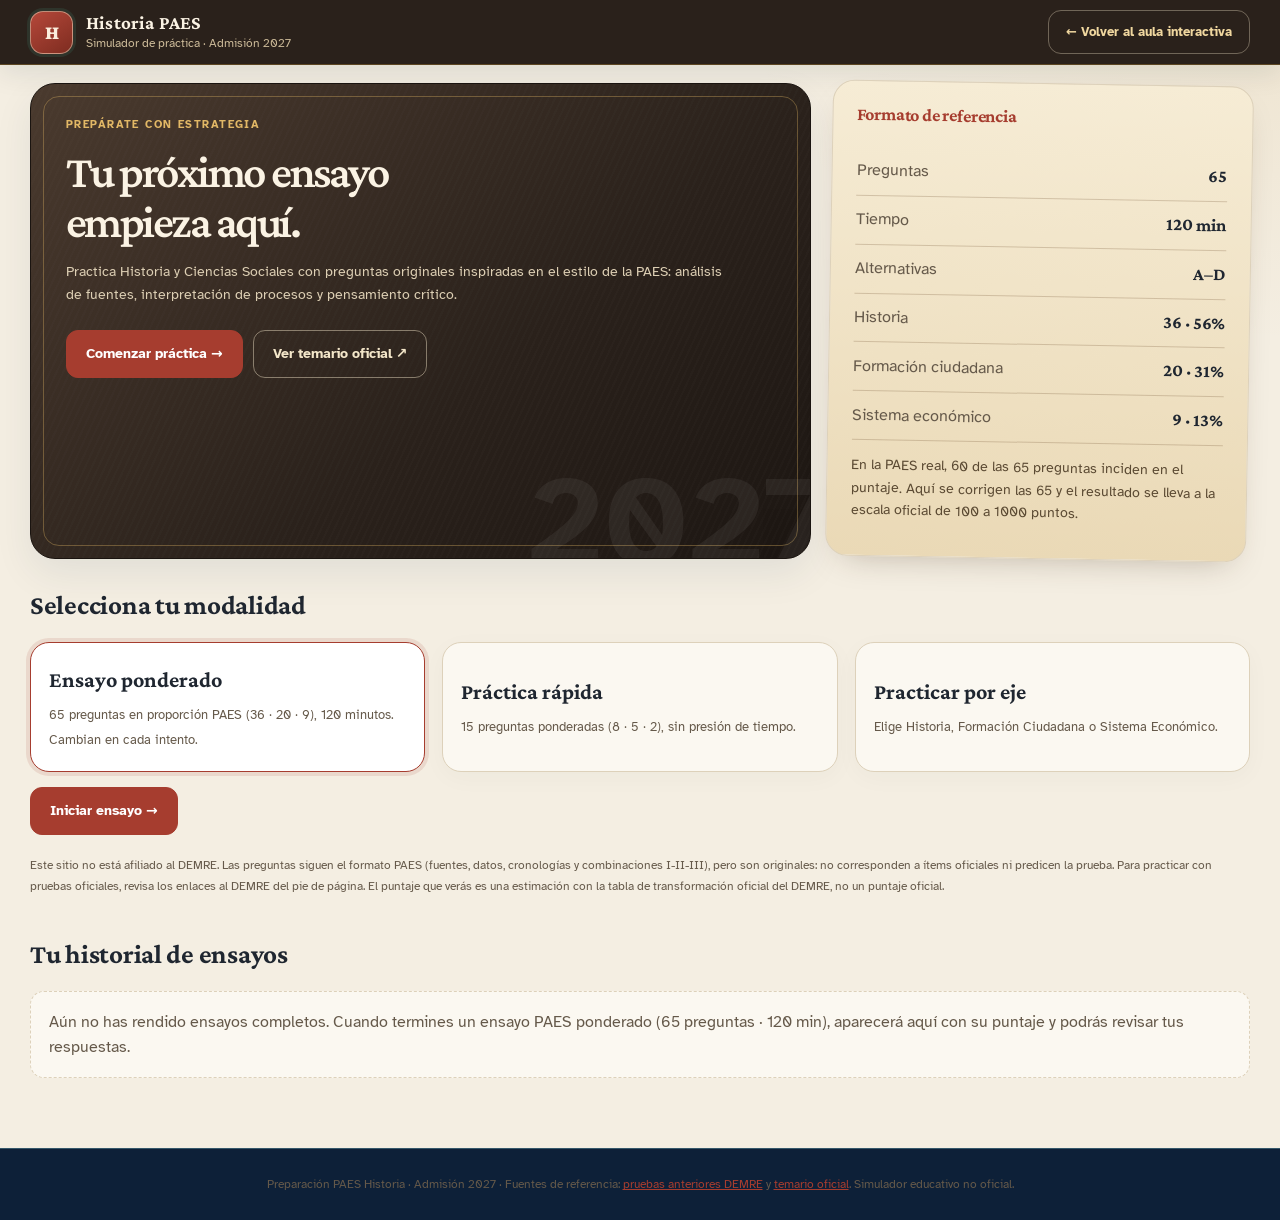
==== clasico/index.html @ d6926e80 "Add files via upload" ====
<!doctype html>
<html lang="es-CL">
<head>
<meta charset="UTF-8"><meta name="viewport" content="width=device-width, initial-scale=1"><meta name="theme-color" content="#2a211b">
<title>PAES Historia 2027 | Simulador de práctica</title>
<link rel="stylesheet" href="styles.css">
<link rel="stylesheet" href="design-classic.css">
<link rel="stylesheet" href="notebook-classic.css">
<link rel="preconnect" href="https://fonts.googleapis.com"><link rel="preconnect" href="https://fonts.gstatic.com" crossorigin><link rel="stylesheet" href="https://fonts.googleapis.com/css2?family=Atkinson+Hyperlegible:wght@400;700&family=Crimson+Pro:ital,wght@0,500;0,600;0,700;1,500&display=swap">
<link rel="stylesheet" href="atlas-classic.css">
<link rel="stylesheet" href="../paes-score.css">
<link rel="stylesheet" href="../ui-dialog.css">
</head>
<body>
<a href="#main" class="skiplink">Ir al contenido principal</a>
<header><div class="head"><div class="brand"><div class="mark">H</div><div><strong>Historia PAES</strong><small>Simulador de práctica · Admisión 2027</small></div></div><a class="back-aula" href="../index.html">← Volver al aula interactiva</a></div></header>
<main id="main">
<section id="home">
<div class="hero"><div class="hero-left"><div class="eyebrow">Prepárate con estrategia</div><h1>Tu próximo ensayo<br>empieza aquí.</h1><p>Practica Historia y Ciencias Sociales con preguntas originales inspiradas en el estilo de la PAES: análisis de fuentes, interpretación de procesos y pensamiento crítico.</p><div class="actions"><button class="btn primary" id="goStart">Comenzar práctica →</button><a class="btn secondary" style="text-decoration:none" href="https://acceso.mineduc.cl/wp-content/uploads/2026/03/Temario-PAESRegular-2026-Historia-v2.pdf" target="_blank" rel="noopener">Ver temario oficial ↗</a></div></div><div class="side-panel"><h3>Formato de referencia</h3><div class="metric"><span>Preguntas</span><b>65</b></div><div class="metric"><span>Tiempo</span><b>120 min</b></div><div class="metric"><span>Alternativas</span><b>A–D</b></div><div class="metric"><span>Historia</span><b>36 · 56%</b></div><div class="metric"><span>Formación ciudadana</span><b>20 · 31%</b></div><div class="metric"><span>Sistema económico</span><b>9 · 13%</b></div><p class="muted">En la PAES real, 60 de las 65 preguntas inciden en el puntaje. Aquí se corrigen las 65 y el resultado se lleva a la escala oficial de 100 a 1000 puntos.</p></div></div>
<h2 class="subtitle" id="modes">Selecciona tu modalidad</h2><div class="mode-grid"><button class="mode active" data-mode="full"><strong>Ensayo ponderado</strong><span>65 preguntas en proporción PAES (36 · 20 · 9), 120 minutos. Cambian en cada intento.</span></button><button class="mode" data-mode="quick"><strong>Práctica rápida</strong><span>15 preguntas ponderadas (8 · 5 · 2), sin presión de tiempo.</span></button><button class="mode" data-mode="topic"><strong>Practicar por eje</strong><span>Elige Historia, Formación Ciudadana o Sistema Económico.</span></button></div>
<div class="setup"><div class="field" id="axisField" style="display:none"><label for="axisSelect">Eje temático</label><select id="axisSelect"><option value="H">Historia: Mundo, América y Chile</option><option value="C">Formación ciudadana</option><option value="E">Sistema económico</option></select></div><button class="btn primary" id="start">Iniciar ensayo →</button><button class="btn secondary hidden" id="resume">Continuar sesión guardada</button></div>
<p class="notice">Este sitio no está afiliado al DEMRE. Las preguntas siguen el formato PAES (fuentes, datos, cronologías y combinaciones I-II-III), pero son originales: no corresponden a ítems oficiales ni predicen la prueba. Para practicar con pruebas oficiales, revisa los enlaces al DEMRE del pie de página. El puntaje que verás es una estimación con la tabla de transformación oficial del DEMRE, no un puntaje oficial.</p>
<div class="history-head"><h2 class="subtitle" id="historyTitle">Tu historial de ensayos</h2><button class="btn secondary hidden" id="clearHistory" type="button">Borrar historial</button></div><div class="history" id="historyHome" aria-labelledby="historyTitle"></div></section>
<section id="test" class="hidden" aria-label="Ensayo en curso"><div class="topbar"><div><strong id="testTitle">Ensayo completo</strong><div class="muted" id="testProgressText"></div></div><div class="time" id="timer" role="timer" aria-label="Tiempo restante">02:00:00</div></div><div class="progress" aria-label="Avance"><div id="bar"></div></div><div class="test-grid"><article class="card question"><div class="q-scroll" id="qScroll"><div class="q-fit" id="qFit"><div class="question-meta"><span class="pill teal" id="qNum"></span><span class="pill" id="qAxis"></span><span class="pill" id="qSkill"></span></div><div id="qSource"></div><h2 id="qText"></h2><div class="options" id="options"></div></div></div><div class="qfooter"><button class="btn secondary" id="prev">← Anterior</button><button class="btn secondary" id="flag">☆ Marcar para revisar</button><button class="btn primary" id="next">Siguiente →</button></div></article><aside class="card sidebar"><h3>Hoja de respuestas</h3><div class="muted" id="answeredCount"></div><div class="grid-numbers" id="numberGrid" aria-label="Ir a una pregunta"></div><div class="small-legend"><span><i class="dot good"></i>Respondida</span><span><i class="dot flag"></i>Marcada</span><span><i class="dot"></i>Pendiente</span></div><button class="btn danger" id="finish">Finalizar y corregir</button><p class="muted">Tus respuestas se guardan automáticamente en este navegador.</p></aside></div></section>
<section id="results" class="hidden"><div class="card results-head"><div class="eyebrow" style="color:#078f80" id="resultsEyebrow">Ensayo terminado</div><h1 id="resultsTitle">Tu resultado</h1><div class="score-label" id="scoreLabel">PUNTAJE PAES ESTIMADO</div><div class="score" id="scorePct"></div><div class="score-scale" id="scoreScale">puntos · escala 100 a 1000</div><p class="muted" id="scoreText"></p><p class="score-note" id="scoreNote"></p><div class="actions" style="justify-content:center"><button class="btn secondary hidden" id="backHistory" type="button">← Volver al historial</button><button class="btn primary" id="retry" type="button">Nuevo ensayo</button><button class="btn secondary" id="export" type="button">Descargar resultados (.csv)</button></div></div><div class="result-grid result-grid-4" id="resultMetrics"></div>
<h2 class="subtitle" id="rankTitle">Qué reforzar para mejorar</h2><div class="card topic-rank" id="topicRank" aria-labelledby="rankTitle"></div>
<h2 class="subtitle">Rendimiento por eje</h2><div class="axis-list" id="axisStats"></div>
<div class="review-head-row"><h2 class="subtitle" id="reviewTitle">Tus respuestas, corregidas</h2><div class="review-filters" role="group" aria-labelledby="reviewTitle"><button type="button" class="btn secondary selected" id="reviewAll" aria-pressed="true">Todas</button><button type="button" class="btn secondary" id="reviewWrong" aria-pressed="false">Solo mis errores</button></div></div><div id="reviewList"></div>
<div id="historyBlock"><h2 class="subtitle">Tu historial de ensayos</h2><div class="history" id="historyResults"></div></div></section>
</main><footer class="footer">Preparación PAES Historia · Admisión 2027 · Fuentes de referencia: <a href="https://portaldemre.demre.cl/publicaciones/2025/pruebas-oficiales-paes-regular-p2025" target="_blank" rel="noopener">pruebas anteriores DEMRE</a> y <a href="https://acceso.mineduc.cl/wp-content/uploads/2026/03/Temario-PAESRegular-2026-Historia-v2.pdf" target="_blank" rel="noopener">temario oficial</a>. Simulador educativo no oficial.</footer>
<script src="banco-paes.js" defer></script>
<script src="../paes-score.js" defer></script>
<script src="../ui-dialog.js" defer></script>
<script src="app.js" defer></script>
</body></html>
---- clasico/styles.css ----
:root{--navy:#101d3b;--navy2:#172a52;--teal:#10b6a1;--teal2:#e8faf5;--bg:#f5f7fb;--text:#14213d;--muted:#65718a;--line:#e0e6f0;--white:#fff;--red:#d24c54;--yellow:#d28a19;--radius:18px}*{box-sizing:border-box}body{margin:0;font-family:Inter,system-ui,-apple-system,BlinkMacSystemFont,"Segoe UI",sans-serif;color:var(--text);background:var(--bg);line-height:1.55}button,input,select{font:inherit}button{cursor:pointer}button:focus-visible,a:focus-visible{outline:3px solid var(--teal);outline-offset:3px}a{color:#007f76}header{background:var(--navy);color:#fff;padding:0 5vw;border-bottom:4px solid var(--teal)}.head{max-width:1280px;margin:auto;min-height:76px;display:flex;align-items:center;justify-content:space-between;gap:16px}.brand{display:flex;align-items:center;gap:13px}.mark{width:43px;height:43px;background:var(--teal);border-radius:13px;display:grid;place-items:center;font-weight:900;font-size:20px;color:var(--navy)}.brand strong{display:block;font-size:17px;line-height:1.15}.brand small{display:block;font-size:12px;color:#b7c4df}.tag{border:1px solid #52617b;padding:7px 13px;border-radius:99px;color:#c6d6ee;font-size:12px;font-weight:700}main{max-width:1240px;padding:38px 20px 70px;margin:auto}.hero{display:grid;grid-template-columns:1.35fr .65fr;gap:24px;align-items:stretch}.hero-left{border-radius:24px;background:linear-gradient(125deg,#112348,#1b3d5a);color:white;padding:40px;overflow:hidden;position:relative}.hero-left:after{content:"2027";font-size:130px;font-weight:900;position:absolute;right:-25px;bottom:-65px;opacity:.055;pointer-events:none}.eyebrow{font-size:12px;text-transform:uppercase;letter-spacing:.18em;color:#61e5d3;font-weight:800}.hero h1{font-size:clamp(30px,4vw,48px);line-height:1.12;letter-spacing:-.04em;margin:16px 0}.hero p{color:#c9d7e9;max-width:650px}.side-panel,.card{background:white;border:1px solid var(--line);border-radius:var(--radius);box-shadow:0 6px 24px #0f26400a}.side-panel{padding:28px}.side-panel h3{margin:0 0 18px}.metric{display:flex;align-items:center;justify-content:space-between;padding:14px 0;border-bottom:1px solid var(--line)}.metric b{font-size:22px}.metric span{color:var(--muted)}.actions{display:flex;flex-wrap:wrap;gap:10px;margin-top:24px}.btn{background:var(--navy);color:#fff;border:1px solid var(--navy);border-radius:11px;padding:12px 19px;font-weight:750;transition:.18s}.btn:hover{filter:brightness(1.13)}.btn.primary{background:var(--teal);border-color:var(--teal);color:#082a2b}.btn.secondary{background:#fff;border-color:var(--line);color:var(--text)}.btn.danger{background:#fff;border-color:#f4cdcf;color:#b03a43}.btn:disabled{opacity:.4;cursor:not-allowed}.subtitle{margin:35px 0 15px;font-size:21px;letter-spacing:-.025em}.mode-grid{display:grid;grid-template-columns:repeat(3,1fr);gap:14px}.mode{padding:22px;text-align:left;border:2px solid var(--line);border-radius:15px;background:white;color:var(--text)}.mode.active{border-color:var(--teal);background:var(--teal2)}.mode strong{display:block;margin-bottom:5px}.mode span{font-size:13px;color:var(--muted)}.setup{margin-top:15px;display:flex;align-items:end;gap:14px;flex-wrap:wrap}.field{display:grid;gap:6px;min-width:210px}.field label{font-size:13px;font-weight:750}.field select{border:1px solid var(--line);border-radius:10px;padding:11px 14px;background:#fff}.notice{font-size:12px;color:var(--muted);margin-top:20px}.hidden{display:none!important}.test-grid{display:grid;grid-template-columns:minmax(0,1fr) 280px;gap:20px;align-items:start}.topbar{display:flex;gap:14px;align-items:center;justify-content:space-between;margin-bottom:20px}.time{background:var(--navy);color:white;border-radius:13px;padding:11px 17px;font-variant-numeric:tabular-nums;font-size:21px;font-weight:850}.time.low{background:#a73a44}.progress{height:8px;border-radius:99px;background:#e1e7ee;overflow:hidden;margin-bottom:23px}.progress div{height:100%;width:0;background:var(--teal);transition:width .2s}.question{padding:30px}.question-meta{display:flex;gap:8px;flex-wrap:wrap;margin-bottom:17px}.pill{padding:5px 10px;background:#edf1f7;color:#536481;border-radius:99px;font-size:11px;font-weight:800}.pill.teal{color:#007c70;background:#dff9f2}.question h2{font-size:21px;line-height:1.45;margin:0 0 20px}.source{padding:17px 20px;background:#f1f5fa;border-left:4px solid #86a0c8;border-radius:0 10px 10px 0;color:#354967;white-space:pre-line;margin-bottom:23px;font-size:14px}.source-label{display:block;font-size:11px;letter-spacing:.09em;text-transform:uppercase;font-weight:800;color:#667fa2;margin-bottom:7px}.options{display:grid;gap:11px}.option{display:flex;gap:15px;align-items:flex-start;padding:15px;border:2px solid var(--line);border-radius:12px;text-align:left;background:#fff;color:var(--text);width:100%;line-height:1.45}.option:hover{border-color:#80c8bf;background:#f7fffd}.option.selected{border-color:#03a997;background:var(--teal2)}.option .letter{width:31px;min-width:31px;height:31px;border-radius:8px;display:grid;place-items:center;background:#eef2f8;font-weight:800}.option.selected .letter{background:#0aa795;color:white}.qfooter{display:flex;justify-content:space-between;flex-wrap:wrap;gap:12px;margin-top:24px;padding-top:19px;border-top:1px solid var(--line)}.sidebar{padding:22px;position:sticky;top:20px}.sidebar h3{margin:0 0 5px}.muted{color:var(--muted);font-size:13px}.grid-numbers{display:grid;grid-template-columns:repeat(5,1fr);gap:7px;margin:20px 0}.num{height:39px;border:1px solid var(--line);border-radius:8px;background:#f2f5f9;color:#57647c;font-size:12px;font-weight:800;position:relative}.num.answered{background:#d9f7ef;color:#006a5d;border-color:#94ded0}.num.flagged:after{content:"";position:absolute;top:3px;right:3px;background:#f2ab41;width:6px;height:6px;border-radius:50%}.num.current{outline:2px solid #102a59;outline-offset:1px}.sidebar .btn{width:100%}.small-legend{display:flex;gap:12px;flex-wrap:wrap;color:var(--muted);font-size:11px;margin-bottom:18px}.dot{width:9px;height:9px;display:inline-block;border-radius:3px;background:#d4dded;margin-right:4px}.dot.good{background:#45c5aa}.dot.flag{background:#f2ab41}.results-head{text-align:center;padding:35px 20px}.score{font-size:69px;font-weight:900;letter-spacing:-.07em;line-height:1;color:var(--navy)}.result-grid{display:grid;grid-template-columns:repeat(3,1fr);gap:15px;margin:18px 0}.result-card{padding:22px;text-align:center}.result-card strong{display:block;font-size:28px}.result-card span{font-size:13px;color:var(--muted)}.axis-list{display:grid;gap:10px;margin-bottom:25px}.axis-item{padding:16px 18px}.axis-item .axis-top{display:flex;justify-content:space-between;gap:8px;margin-bottom:8px;font-weight:700}.axis-item .progress{margin:0}.review{padding:22px;margin-bottom:11px}.review b{display:block;margin-bottom:9px}.review .feedback{font-size:13px;color:#41516b;margin-top:10px}.correct{color:#087e64!important}.incorrect{color:#bc394b!important}.footer{border-top:1px solid var(--line);padding:25px 20px;text-align:center;color:#6b768d;font-size:12px}.toast{position:fixed;bottom:20px;right:20px;background:#10264a;color:#fff;padding:12px 18px;border-radius:12px;box-shadow:0 10px 30px #0003;z-index:20}.skiplink{position:absolute;left:-999px;top:0;background:white;color:black;padding:12px}.skiplink:focus{left:10px;z-index:99}@media(max-width:850px){.hero{grid-template-columns:1fr}.mode-grid{grid-template-columns:1fr}.test-grid{grid-template-columns:1fr}.sidebar{position:static;order:-1}.grid-numbers{grid-template-columns:repeat(10,1fr)}.question{padding:20px}.result-grid{grid-template-columns:1fr 1fr}.hero-left{padding:28px}.topbar{align-items:flex-start}.tag{display:none}}@media(max-width:480px){main{padding:22px 12px 50px}.grid-numbers{grid-template-columns:repeat(7,1fr)}.head{min-height:68px}.brand strong{font-size:15px}.side-panel{padding:20px}.question h2{font-size:19px}.result-grid{grid-template-columns:1fr}.score{font-size:55px}.btn{padding:11px 13px}}
---- clasico/design-classic.css ----
/* Same design language as HistoriaLab UX Pro - classic complete test */
:root {--navy:#10243d;--navy2:#143649;--teal:#21d5ad;--teal2:#e5faee;--bg:#f5f7f5;--text:#102641;--muted:#587082;--line:#dbe7e3;--red:#b74350;--radius:20px;}
body {background:radial-gradient(ellipse 54% 23% at 95% 1%,#c1eee433,transparent),var(--bg);font-family:'Aptos','Segoe UI Variable','Segoe UI',system-ui,sans-serif;font-size:16px;}
header {padding:0 30px;border-bottom:1px solid #88c9b836;background:linear-gradient(100deg,#0c1c33,#102f3e);box-shadow:0 8px 28px #0b273719;}
.head {max-width:1300px;min-height:76px;}
.mark {background:linear-gradient(140deg,#123e50,#0c1b33);color:white;border:1px solid #6ae8c9;box-shadow:0 0 0 3px #5af4c817;}
.brand strong {font-size:17px;letter-spacing:.01em;}
.brand small {color:#c5d9dc;}
.back-aula {font-weight:800;font-size:13px;padding:11px 17px;border:1px solid #57857c7e;border-radius:13px;color:#eafff6;text-decoration:none;transition:background .2s;}
.back-aula:hover {background:#ffffff21;color:white;}
main {max-width:1300px;padding:32px 30px 70px;}
.hero {gap:18px;grid-template-columns:1.3fr .7fr;}
.hero-left {padding:48px;border-radius:25px;background:radial-gradient(ellipse at 97% 4%,#28766966,transparent 45%),linear-gradient(130deg,#0d263b,#164252);border:1px solid #30706436;box-shadow:0 15px 38px #12354a14;}
.hero h1 {font-size:clamp(35px,3.9vw,54px);line-height:1.09;letter-spacing:-.055em;}
.hero p {font-size:15px;max-width:670px;color:#daecee;line-height:1.75;}
.eyebrow {font-size:11px;color:#92f6d7;letter-spacing:.13em;}
.side-panel,.card {border-color:#dce9e4;box-shadow:0 10px 30px #133a450b;border-radius:22px;}
.side-panel {padding:32px;}
.side-panel h3 {font-size:18px;}
.metric {padding:16px 0;}
.metric b {color:#113647;}
.btn {min-height:48px;font-size:14px;border-radius:13px;transition:transform .18s,background .18s,border-color .18s;}
.btn:hover:not(:disabled) {transform:translateY(-2px);filter:none;}
.btn.primary {background:#31dbb1;border-color:#31dbb1;color:#093138;}
.btn.primary:hover {background:#64edcb;border-color:#64edcb;}
.btn.secondary {border-color:#ccdcda;}
.btn.secondary:hover {border-color:#87bdae;background:#f4fcf7;}
.btn:focus-visible,.mode:focus-visible,.option:focus-visible,.num:focus-visible,a:focus-visible {outline:3px solid #0c977e;outline-offset:3px;}
.subtitle {font-size:27px;letter-spacing:-.05em;margin-top:43px;}
.mode-grid {gap:17px;}
.mode {padding:25px;border:1.5px solid #dce9e4;border-radius:19px;box-shadow:0 6px 25px #123a4a08;transition:transform .2s,border-color .2s,box-shadow .2s;min-height:160px;}
.mode:hover {transform:translateY(-4px);border-color:#5ecbb0;box-shadow:0 18px 32px #123b4a15;}
.mode.active {border-color:#189f8a;background:linear-gradient(145deg,#e6f9ef,#f1fcf7);box-shadow:0 0 0 2px #20b99d19;}
.mode strong {font-size:18px;color:#112d40;}
.mode span {font-size:14px;line-height:1.65;}
.setup {margin-top:23px;}
.field label {font-size:14px;}
.field select {border-radius:13px;min-height:46px;}
.notice,.footer {font-size:12px;line-height:1.7;}
.topbar {margin-top:5px;}
.topbar strong {font-size:22px;}
.time {border-radius:15px;padding:13px 17px;}
.progress {background:#deece6;}
.progress div {background:linear-gradient(90deg,#0bab91,#5fe8c0);}
.question {padding:35px;}
.question h2 {font-size:clamp(20px,2vw,26px);line-height:1.46;}
.source {border-left-color:#1caf95;border-radius:0 13px 13px 0;background:#edf7f3;color:#2d4e5e;font-size:15px;}
.option {padding:17px;border:1.5px solid #dbe7e4;border-radius:15px;background:#fdfefd;min-height:66px;font-size:15px;transition:all .17s;}
.option:hover {border-color:#7acdb8;transform:translateX(2px);}
.option.selected {border-color:#0fa388;background:#e5f9ed;box-shadow:inset 4px 0 0 #17b394;}
.option .letter {border-radius:11px;height:37px;width:37px;min-width:37px;background:#edf5f1;}
.option.selected .letter {background:#0c9980;}
.sidebar {padding:26px;top:96px;}
.grid-numbers {gap:8px;}
.num {min-height:44px;height:44px;border-radius:11px;}
.pill {padding:7px 11px;font-size:12px;}
.results-head {padding:45px 28px;}
.score {color:#0c957e;}
.result-card,.axis-item,.review {border-radius:20px;}
.review {padding:27px;}
.review b {font-size:15px;}
.review .feedback {font-size:14px;}
.footer {background:#0d2038;color:#cbdcde;border-top:1px solid #34576a;}
.footer a {color:#a0f5d8;}
@media(max-width:860px){.hero {grid-template-columns:1fr;}.test-grid {grid-template-columns:1fr;}.sidebar {position:static;order:0;}.mode-grid {grid-template-columns:1fr;}.mode {min-height:0;}}
@media(max-width:520px){header{padding:0 15px;}.head{min-height:66px;}.brand small{font-size:10px;}.back-aula{font-size:10px;padding:10px;border-radius:10px;max-width:155px;text-align:center;}main{padding:17px 15px 52px;}.hero-left{padding:28px 23px;}.hero h1{font-size:36px;}.side-panel{padding:23px;}.question{padding:21px 16px;}.question h2{font-size:20px;}.option{padding:14px 12px;font-size:13px;}.option .letter{height:32px;width:32px;min-width:32px;}.sidebar{padding:20px;}.grid-numbers{grid-template-columns:repeat(5,1fr);}.qfooter .btn{flex:1;}.result-grid{grid-template-columns:1fr 1fr;}.review{padding:20px;}.mode{padding:20px;}}
@media(prefers-reduced-motion:reduce){*,*:before,*:after{animation:none!important;transition:none!important;scroll-behavior:auto!important;}}
---- clasico/notebook-classic.css ----
/* Responsive notebook adaptation for the original 65-question simulator. */
@media(min-width:900px) and (max-height:920px) {
  header .head {min-height:64px;}
  main {padding-top:18px;}
  .hero-left {padding:32px 35px;}
  .hero h1 {font-size:clamp(34px,3.6vw,46px);margin:14px 0;}
  .hero p {font-size:14px;line-height:1.6;}
  .side-panel {padding:20px 24px;}
  .metric {padding:10px 0;}
  .subtitle {margin-top:26px;}
  .mode {padding:18px;min-height:130px;}
  .mode span {font-size:13px;line-height:1.48;}
  .setup {margin-top:15px;}
  #test {height:calc(100vh - 105px);height:calc(100dvh - 105px);min-height:0;display:grid;grid-template-rows:auto auto minmax(0,1fr);gap:9px;}
  #test.hidden {display:none;}
  #test .topbar {margin:0;}
  #test .topbar strong {font-size:19px;}
  #test .time {font-size:19px;padding:9px 14px;}
  #test .progress {margin:0;}
  #test .test-grid {min-height:0;height:100%;margin:0;gap:16px;}
  /* La pregunta usa el alto disponible; los botones quedan fijos abajo y solo el contenido podría desplazarse. */
  #test .question {height:100%;min-height:0;padding:18px 24px 14px;overflow:hidden;display:flex;flex-direction:column;}
  #test .q-scroll {flex:1 1 auto;min-height:0;overflow-y:auto;overscroll-behavior:contain;scrollbar-color:#cbbd9f transparent;scrollbar-width:thin;}
  #test .question h2 {font-size:clamp(18px,1.75vw,22px);line-height:1.3;margin:10px 0 12px;}
  #test .question-meta {margin-bottom:10px;}
  #test .source {font-size:15.5px;line-height:1.5;padding:11px 16px;margin-bottom:6px;}
  #test .options {gap:8px;}
  #test .option {min-height:0;padding:10px 14px;font-size:14.5px;align-items:center;}
  #test .option .letter {width:32px;min-width:32px;height:32px;}
  #test .options.options-2col {grid-template-columns:1fr 1fr;}
  #test .qfooter {margin-top:10px;padding-top:12px;flex-shrink:0;}
  #test .qfooter .btn {min-height:44px;padding:9px 18px;}
  #test .sidebar {height:100%;min-height:0;max-height:100%;position:static;overflow-y:auto;padding:20px;}
  #test .grid-numbers {gap:5px;grid-template-columns:repeat(7,1fr);margin:12px 0;}
  #test .num {height:30px;min-height:30px;border-radius:8px;}
  #test .sidebar h3 {margin:0 0 2px;}
}
@media(max-width:899px) {
  #test {height:auto;display:block;}
}
/* Pantallas bajas (p. ej. 1080p con escala 150%): durante la prueba se oculta el encabezado para ganar alto. */
@media(min-width:900px) and (min-height:540px) and (max-height:760px) {
  body[data-view="test"] header {display:none;}
  body[data-view="test"] main {padding-top:12px;}
  #test {height:calc(100vh - 24px);height:calc(100dvh - 24px);gap:7px;}
  #test .topbar strong {font-size:18px;}
  #test .time {font-size:18px;padding:7px 13px;}
  #test .question {padding:14px 20px 12px;}
  #test .sidebar {padding:16px;}
  #test .sidebar > p.muted {display:none;}
}
---- clasico/atlas-classic.css ----
/* HistoriaLab · Atlas 2027 — tema del ensayo ponderado */
:root{--paper:#f4eee2;--paper-2:#fbf8f1;--ink:#1f2630;--ink-soft:#3f392f;--muted:#65594a;--line:#ddd1ba;--lacre:#a63d2f;--lacre-dark:#84301f;--tinta:#2b5c8a;--oliva:#4f6b2c;--oro:#b98a2f;--leather:#2a211b;--leather-3:#4a3a2e;
--serif:'Crimson Pro',Georgia,serif;--sans:'Atkinson Hyperlegible',system-ui,-apple-system,'Segoe UI',sans-serif;--ease:cubic-bezier(.2,.8,.2,1)}
body{background:radial-gradient(ellipse 60% 40% at 100% 0%,rgba(185,138,47,.10),transparent 70%),var(--paper);color:var(--ink);font-family:var(--sans)}
h1,h2,h3,.subtitle,.topbar strong{font-family:var(--serif);letter-spacing:-.01em}
header{background:var(--leather);border-bottom:1px solid rgba(185,138,47,.35)}
.mark{background:linear-gradient(145deg,#b5483a,#7e2c20);color:#fbeedd;font-family:var(--serif);border:1.5px solid rgba(243,230,201,.5)}
.brand strong{color:#fbf3e4;font-family:var(--serif);font-size:19px}.brand small{color:#cdbb99}
.back-aula{color:#f0d79f;border-color:rgba(243,230,201,.35)}.back-aula:hover{background:rgba(243,230,201,.1)}
.hero{background:linear-gradient(140deg,var(--leather-3),var(--leather));border:1px solid #1a1410;border-radius:22px;position:relative;color:#fbf3e4}
.hero:before{content:"";position:absolute;inset:12px;border:1.5px solid rgba(226,184,102,.35);border-radius:14px;pointer-events:none}
.hero h1{color:#fbf3e4;font-family:var(--serif);font-weight:600}.hero p{color:#ddcfb4}.eyebrow{color:#e2b866}
.side-panel,.card{background:var(--paper-2);border:1px solid var(--line);box-shadow:0 14px 34px -18px rgba(60,40,20,.35);color:var(--ink)}
.hero .side-panel{background:linear-gradient(180deg,#f6ecd5,#ead9b6);transform:rotate(1deg)}
.side-panel h3{color:var(--lacre);font-family:var(--serif)}.metric{border-color:rgba(107,78,46,.25);color:var(--ink-soft)}.metric b{color:var(--ink);font-family:var(--serif);font-size:18px}
.muted,.notice,.footer{color:var(--muted)}
.btn{border-radius:12px;font-weight:700;transition:transform .18s var(--ease),background .2s}
.btn.primary{background:var(--lacre);border-color:var(--lacre);color:#fff}.btn.primary:hover{background:var(--lacre-dark)}
.btn.secondary{background:var(--paper-2);border:1.5px solid #cbbd9f;color:var(--ink)}.hero .btn.secondary{background:transparent;color:#f3e6c9;border-color:rgba(243,230,201,.45)}
.btn.danger{background:var(--ink);color:#fbf3e4;border-color:var(--ink)}
.btn:active:not(:disabled){transform:scale(.97)}
.mode{background:var(--paper-2);border:1.5px solid var(--line);color:var(--ink);transition:transform .25s var(--ease),border-color .2s,box-shadow .2s}
.mode:hover{transform:translateY(-3px);border-color:#cbbd9f}
.mode.active{border-color:var(--lacre);box-shadow:0 0 0 4px rgba(166,61,47,.12);background:#fff}
.mode strong{font-family:var(--serif);font-size:22px;color:var(--ink)}.mode span{color:var(--muted)}
.field select{background:var(--paper-2);border-color:var(--line);color:var(--ink)}
.time{background:var(--ink);color:#f3e6c9;font-family:var(--serif)}
.progress{background:#e6dac3}.progress div{background:linear-gradient(90deg,var(--lacre),var(--oro))}
.question h2,#qText{font-family:var(--serif);color:var(--ink);white-space:pre-line;line-height:1.3}
.source{background:linear-gradient(170deg,#fbf3e1,#f2e4c6);border:1px solid #dbc79f;color:#2b1e12;font-family:var(--serif);font-style:italic;font-size:18px}
.source .source-label{color:var(--lacre);font-family:var(--sans);font-style:normal}
.option{background:#fffdf8;border:1.5px solid var(--line);color:var(--ink);transition:transform .18s var(--ease),border-color .2s,background .2s}
.option:hover{border-color:var(--tinta);transform:translateX(4px)}
.option .letter{background:#efe5d2;color:var(--ink);font-family:var(--serif)}
.option.selected{border-color:var(--tinta);background:#e8f0f8}.option.selected .letter{background:var(--tinta);color:#fff}
.num{background:#fffdf8;border-color:var(--line);color:var(--ink)}
.pill{background:#efe5d2;color:var(--ink-soft)}.pill.teal{background:var(--ink);color:#f3e6c9}
.score{color:var(--lacre);font-family:var(--serif)}
.result-card,.axis-item,.review{background:var(--paper-2);border-color:var(--line)}
.footer a{color:var(--lacre)}
:focus-visible{outline:3px solid #1d4f7a!important;outline-offset:3px}
body .hero{background:none!important;border:0}
body .hero:before{display:none}
.hero-left{position:relative;background:repeating-linear-gradient(115deg,rgba(255,255,255,.012) 0 2px,transparent 2px 6px),linear-gradient(140deg,var(--leather-3),var(--leather) 60%,#1c1612)!important;border:1px solid #1a1410!important}
.hero-left:before{content:"";position:absolute;inset:12px;border:1.5px solid rgba(226,184,102,.35);border-radius:16px;pointer-events:none}
.hero:after{color:rgba(226,184,102,.08)!important}
.hero .side-panel .muted{color:#5b4a33}

/* ---------- Resultados: unidades a reforzar y solucionario ---------- */
.result-grid-4{grid-template-columns:repeat(4,minmax(0,1fr))}
@media (max-width:760px){.result-grid-4{grid-template-columns:1fr 1fr}}
.topic-rank{padding:20px 22px}
.rank-lead{margin:0 0 14px;font-size:15px;line-height:1.55;color:var(--ink-soft)}
.rank-lead strong{color:var(--lacre)}
.rank-list{list-style:none;margin:0;padding:0;display:grid;gap:8px}
.rank-item{display:grid;grid-template-columns:34px minmax(0,1fr) auto;gap:14px;align-items:center;padding:12px 14px;border:1px solid var(--line);border-radius:14px;background:#fffdf8}
.rank-n{width:34px;height:34px;border-radius:50%;display:grid;place-items:center;font:700 16px/1 var(--serif);background:#efe5d2;color:var(--ink)}
.rank-item.lvl-low{border-color:#e4b9ad;background:linear-gradient(90deg,#fbefea,#fffdf8 70%)}
.rank-item.lvl-low .rank-n{background:var(--lacre);color:#fff}
.rank-item.lvl-mid .rank-n{background:#f3e3bd;color:#7a5410}
.rank-item.lvl-high .rank-n{background:#e6efdb;color:#2f4f1a}
.rank-top{display:flex;justify-content:space-between;gap:10px;flex-wrap:wrap;align-items:baseline}
.rank-top b{font-size:15px;color:var(--ink)}
.rank-top span{font-size:13px;color:var(--muted);font-weight:700}
.rank-bar{height:7px;border-radius:99px;background:#e6dac3;overflow:hidden;margin:7px 0 5px}
.rank-bar i{display:block;height:100%;border-radius:99px;background:var(--oliva)}
.lvl-low .rank-bar i{background:var(--lacre)}
.lvl-mid .rank-bar i{background:var(--oro)}
.rank-tag{font-size:12px;font-weight:700;color:var(--muted)}
.lvl-low .rank-tag{color:var(--lacre-dark)}
.rank-link{white-space:nowrap;font-weight:700;font-size:13.5px;color:var(--ink);text-decoration:none;padding:8px 12px;border:1.5px solid var(--line);border-radius:10px;background:var(--paper-2)}
.rank-link:hover{border-color:var(--ink)}
.lvl-low .rank-link{background:var(--lacre);border-color:var(--lacre);color:#fff}
.review-head-row{display:flex;align-items:flex-end;justify-content:space-between;gap:12px;flex-wrap:wrap}
.review-filters{display:flex;gap:8px;margin-bottom:12px}
.review-filters .btn{min-height:40px;padding:8px 14px;font-size:13.5px}
.review-filters .btn.selected{background:var(--ink);border-color:var(--ink);color:#fbf3e4}
.review.is-wrong{border-left:4px solid var(--lacre)}
.review.is-blank{border-left:4px solid var(--oro)}
.review.is-ok{border-left:4px solid var(--oliva)}
.review-head{display:flex;gap:8px;flex-wrap:wrap;align-items:center;margin-bottom:10px}
.review-status{font-size:12.5px;font-weight:700;padding:3px 10px;border-radius:999px}
.is-ok .review-status{background:#e6efdb;color:#2f4f1a}
.is-wrong .review-status{background:#f8e4dd;color:#7d2a1c}
.is-blank .review-status{background:#fbf0d6;color:#7a5410}
.review-tag{font-size:12.5px;color:var(--muted);font-weight:700}
.review .review-q{white-space:pre-line;font-family:var(--serif);font-size:18px;line-height:1.35;font-weight:600}
.review .source{font-size:15.5px;margin:6px 0 10px}
.review-opts{list-style:none;margin:6px 0 0;padding:0;display:grid;gap:6px}
.review-opts li{display:flex;gap:10px;align-items:center;padding:8px 12px;border:1px solid var(--line);border-radius:10px;font-size:14.5px;background:#fffdf8}
.review-opts .letter{width:28px;min-width:28px;height:28px;border-radius:8px;display:grid;place-items:center;background:#efe5d2;font:700 15px/1 var(--serif)}
.review-opts em{margin-left:auto;font-style:normal;font-size:12px;font-weight:700;white-space:nowrap}
.review-opts .is-right{border-color:#b9cf9e;background:#f0f6e8}
.review-opts .is-right .letter{background:var(--oliva);color:#fff}
.review-opts .is-right em{color:#2f4f1a}
.review-opts .is-chosen{border-color:#e4b9ad;background:#fbefea}
.review-opts .is-chosen .letter{background:var(--lacre);color:#fff}
.review-opts .is-chosen em{color:var(--lacre-dark)}
.review .feedback{margin-top:10px;padding:10px 12px;border-radius:10px;background:#fbf3e1;border:1px solid #e8d6ae;color:#3d2e1a;line-height:1.55}
.review .feedback.is-soft{background:transparent;border-color:var(--line);color:var(--ink-soft)}
@media (max-width:760px){.rank-item{grid-template-columns:30px minmax(0,1fr)}.rank-link{grid-column:2;justify-self:start}}

/* ---------- Pregunta del ensayo: colores del tema y alternativas en 2 columnas ---------- */
.option:hover{background:#fbf6ea}
.option.selected{box-shadow:inset 4px 0 0 var(--tinta)}
.qfooter{background:transparent;border-top-color:var(--line)}
@media (max-width:899px){.options.options-2col{grid-template-columns:1fr}}
#qScroll.fit-measure,#qScroll.fit-measure *{animation:none!important}
---- paes-score.css ----
/* Puntaje PAES estimado e historial de pruebas (aula y simulador). Usa los tokens de atlas.css / atlas-classic.css. */
.score-label{margin-top:6px;font:700 12px/1.2 var(--sans);letter-spacing:.16em;color:var(--muted)}
.score-scale{margin-top:4px;font:700 13px/1.2 var(--sans);letter-spacing:.04em;color:var(--muted)}
.score-note{max-width:640px;margin:6px auto 0;font-size:13px;line-height:1.55;color:var(--muted)}

.history-head{display:flex;align-items:flex-end;justify-content:space-between;gap:12px;flex-wrap:wrap}
.history-head .btn{min-height:40px;padding:8px 14px;font-size:13px}
.history-summary{display:grid;grid-template-columns:repeat(4,minmax(0,1fr));gap:10px;margin-bottom:12px}
.history-summary>div{background:var(--paper-2);border:1px solid var(--line);border-radius:14px;padding:12px 14px;display:flex;flex-direction:column;gap:2px}
.history-summary strong{font:600 30px/1 var(--serif);color:var(--lacre)}
.history-summary span{font-size:12.5px;color:var(--muted);font-weight:700}
.history-list{list-style:none;margin:0;padding:0;background:var(--paper-2);border:1px solid var(--line);border-radius:14px;overflow:hidden}
.history-row{display:grid;grid-template-columns:150px minmax(0,1fr) auto;gap:14px;align-items:center;padding:11px 16px;border-top:1px solid var(--line)}
.history-row:first-child{border-top:0}
.history-row.is-full{background:linear-gradient(90deg,rgba(166,61,47,.06),transparent 60%)}
.h-date{font-size:12.5px;color:var(--muted);font-variant-numeric:tabular-nums}
.h-title{display:flex;flex-direction:column;min-width:0}
.h-title b{font-size:14.5px;color:var(--ink);overflow:hidden;text-overflow:ellipsis;white-space:nowrap}
.h-title small{font-size:12.5px;color:var(--muted)}
.h-score{display:flex;align-items:baseline;gap:4px;justify-content:flex-end;min-width:118px}
.h-score strong{font:600 26px/1 var(--serif);color:var(--ink);font-variant-numeric:tabular-nums}
.h-score small{font-size:12px;color:var(--muted);font-weight:700}
.h-delta{font-style:normal;font-size:11.5px;font-weight:700;margin-left:6px;padding:2px 6px;border-radius:999px;background:rgba(101,89,74,.1);color:var(--muted);white-space:nowrap}
.h-delta.up{background:#e6efdb;color:#2f4f1a}
.h-delta.down{background:#f8e4dd;color:#7d2a1c}
.history-more,.history-note{margin:8px 2px 0;font-size:12.5px;color:var(--muted);line-height:1.5}
.history-empty{margin:0;padding:18px;background:var(--paper-2);border:1px dashed var(--line);border-radius:14px;color:var(--muted)}
@media (max-width:760px){
  .history-summary{grid-template-columns:repeat(2,minmax(0,1fr))}
  .history-row{grid-template-columns:minmax(0,1fr) auto;gap:4px 12px;padding:10px 12px}
  .h-date{grid-column:1/-1}
  .h-title b{white-space:normal}
}
/* Filas del historial que abren la revisión del ensayo */
.history-list>li+li{border-top:1px solid var(--line)}
.history-list>li>.history-row{border-top:0}
.history-row{grid-template-columns:150px minmax(0,1fr) auto 78px}
a.history-row{color:inherit;text-decoration:none;transition:background .2s}
a.history-row:hover,a.history-row:focus-visible{background:rgba(166,61,47,.06)}
a.history-row:focus-visible{outline:3px solid #2b5c8a;outline-offset:-3px}
.h-go{font-size:13px;font-weight:700;color:var(--lacre);text-align:right;white-space:nowrap}
@media (max-width:760px){.history-row{grid-template-columns:minmax(0,1fr) auto}.h-go{grid-column:1/-1;text-align:left}}
---- ui-dialog.css ----
/* Diálogo de confirmación (ui-dialog.js). Usa los tokens de atlas.css / atlas-classic.css. */
.ui-dialog{border:0;padding:0;background:transparent;max-width:min(460px,calc(100vw - 32px));width:100%;overflow:visible;color:var(--ink)}
.ui-dialog::backdrop{background:rgba(31,22,15,.55);backdrop-filter:blur(3px);animation:uiFade .2s ease both}
.ui-dialog-card{position:relative;background:linear-gradient(170deg,#fffdf8,#f6eedd);border:1px solid var(--line);border-radius:20px;padding:30px 28px 22px;text-align:center;box-shadow:0 30px 60px -24px rgba(40,22,10,.6),inset 0 0 0 6px rgba(255,255,255,.5);animation:uiPop .32s cubic-bezier(.34,1.56,.64,1) both}
.ui-dialog-card:before{content:"";position:absolute;inset:8px;border:1px dashed rgba(185,138,47,.35);border-radius:14px;pointer-events:none}
.ui-dialog-mark{width:58px;height:58px;margin:-2px auto 12px;border-radius:50%;display:grid;place-items:center;font:700 26px/1 var(--serif);color:#fbe4d8;background:radial-gradient(circle at 35% 30%,#d1614f,var(--lacre) 50%,#6f2318);box-shadow:0 0 0 5px rgba(166,61,47,.14),0 10px 18px -8px rgba(90,25,12,.7),inset 0 -4px 8px rgba(0,0,0,.22);transform:rotate(-6deg)}
.tone-primary .ui-dialog-mark{background:radial-gradient(circle at 35% 30%,#5a7a8f,#2a3a48 55%,#1b242d);color:#f3e6c9;box-shadow:0 0 0 5px rgba(31,38,48,.12),0 10px 18px -8px rgba(20,25,30,.7),inset 0 -4px 8px rgba(0,0,0,.25)}
.ui-dialog h2{margin:0 0 8px;font:600 clamp(23px,3vw,27px)/1.15 var(--serif);color:var(--ink);letter-spacing:-.01em}
.ui-dialog p{margin:0 auto;max-width:360px;font:400 15px/1.55 var(--sans);color:var(--ink-soft)}
.ui-dialog-stats{display:flex;justify-content:center;gap:8px;margin:16px 0 2px;flex-wrap:wrap}
.ui-dialog-stats>div{min-width:92px;padding:9px 12px;border-radius:12px;background:#fffdf8;border:1px solid var(--line);display:flex;flex-direction:column;gap:1px}
.ui-dialog-stats strong{font:600 24px/1 var(--serif);color:var(--ink)}
.ui-dialog-stats span{font:700 11.5px/1.3 var(--sans);color:var(--muted)}
.ui-dialog-stats .is-warn{background:#fbf0d6;border-color:#e2c27e}
.ui-dialog-stats .is-warn strong{color:#7a5410}
.ui-dialog-stats .is-ok strong{color:var(--oliva)}
.ui-dialog-actions{display:flex;gap:10px;justify-content:center;margin-top:20px}
.ui-dialog-btn{flex:1 1 0;min-height:46px;padding:10px 16px;border-radius:12px;font:700 15px/1.2 var(--sans);cursor:pointer;transition:transform .15s,background .2s,border-color .2s,box-shadow .2s}
.ui-dialog-btn:active{transform:scale(.97)}
.ui-dialog-btn:focus-visible{outline:3px solid #2b5c8a;outline-offset:3px}
.ui-dialog-cancel{background:#fffdf8;border:1.5px solid var(--line);color:var(--ink)}
.ui-dialog-cancel:hover{border-color:var(--ink);background:#fff}
.ui-dialog-ok{background:var(--ink);border:1.5px solid var(--ink);color:#fbf3e4;box-shadow:0 8px 16px -10px rgba(20,25,30,.7)}
.ui-dialog-ok:hover{background:#2c3644}
.tone-danger .ui-dialog-ok{background:var(--lacre);border-color:var(--lacre)}
.tone-danger .ui-dialog-ok:hover{background:var(--lacre-dark);border-color:var(--lacre-dark)}
.ui-dialog.is-closing .ui-dialog-card{animation:uiOut .16s ease-in both}
.ui-dialog.is-closing::backdrop{animation:uiFade .16s ease-in reverse both}
@keyframes uiPop{from{opacity:0;transform:translateY(14px) scale(.95)}to{opacity:1;transform:none}}
@keyframes uiOut{to{opacity:0;transform:translateY(8px) scale(.97)}}
@keyframes uiFade{from{opacity:0}to{opacity:1}}
@media (max-width:420px){
  .ui-dialog-card{padding:26px 18px 18px}
  .ui-dialog-actions{flex-direction:column-reverse}
}
@media (prefers-reduced-motion:reduce){
  .ui-dialog-card,.ui-dialog::backdrop,.ui-dialog.is-closing .ui-dialog-card{animation:none}
}
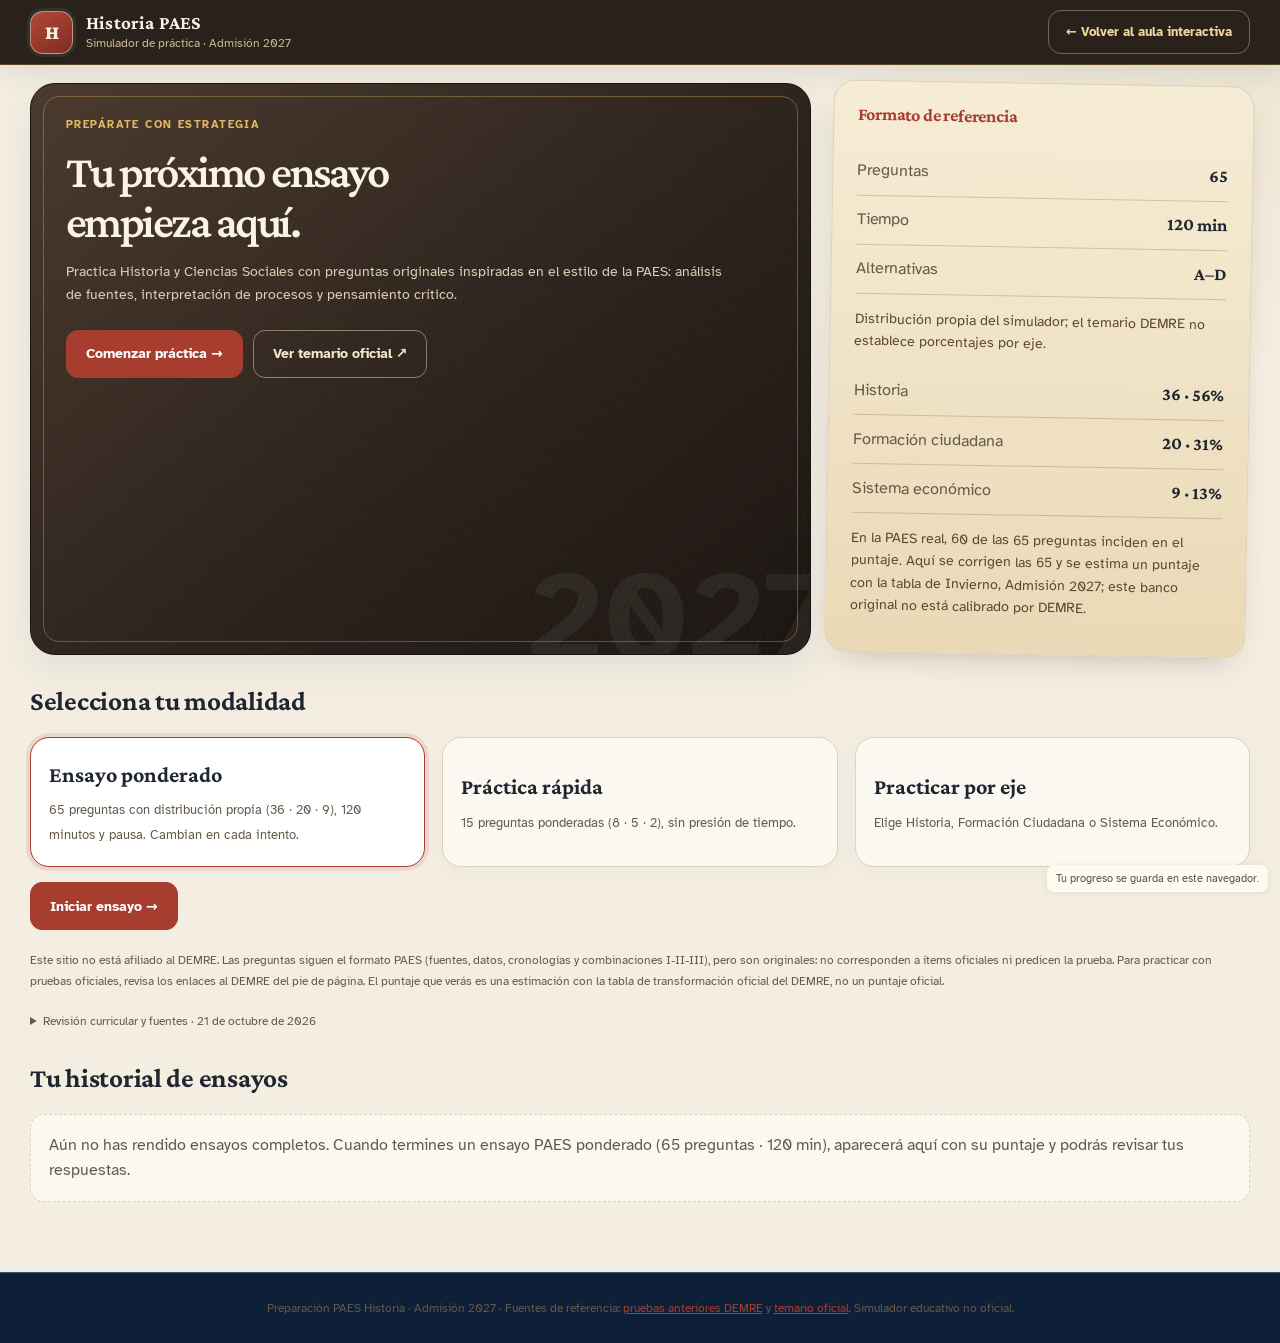
==== commit 480f5f19: "Revisa banco PAES y agrega pausa, sorteo y guardado persistente" ====
--- a/clasico/index.html
+++ b/clasico/index.html
@@ -10,25 +10,32 @@
 <link rel="stylesheet" href="atlas-classic.css">
 <link rel="stylesheet" href="../paes-score.css">
 <link rel="stylesheet" href="../ui-dialog.css">
+<link rel="stylesheet" href="../exam-pause.css">
 </head>
 <body>
 <a href="#main" class="skiplink">Ir al contenido principal</a>
 <header><div class="head"><div class="brand"><div class="mark">H</div><div><strong>Historia PAES</strong><small>Simulador de práctica · Admisión 2027</small></div></div><a class="back-aula" href="../index.html">← Volver al aula interactiva</a></div></header>
 <main id="main">
 <section id="home">
-<div class="hero"><div class="hero-left"><div class="eyebrow">Prepárate con estrategia</div><h1>Tu próximo ensayo<br>empieza aquí.</h1><p>Practica Historia y Ciencias Sociales con preguntas originales inspiradas en el estilo de la PAES: análisis de fuentes, interpretación de procesos y pensamiento crítico.</p><div class="actions"><button class="btn primary" id="goStart">Comenzar práctica →</button><a class="btn secondary" style="text-decoration:none" href="https://acceso.mineduc.cl/wp-content/uploads/2026/03/Temario-PAESRegular-2026-Historia-v2.pdf" target="_blank" rel="noopener">Ver temario oficial ↗</a></div></div><div class="side-panel"><h3>Formato de referencia</h3><div class="metric"><span>Preguntas</span><b>65</b></div><div class="metric"><span>Tiempo</span><b>120 min</b></div><div class="metric"><span>Alternativas</span><b>A–D</b></div><div class="metric"><span>Historia</span><b>36 · 56%</b></div><div class="metric"><span>Formación ciudadana</span><b>20 · 31%</b></div><div class="metric"><span>Sistema económico</span><b>9 · 13%</b></div><p class="muted">En la PAES real, 60 de las 65 preguntas inciden en el puntaje. Aquí se corrigen las 65 y el resultado se lleva a la escala oficial de 100 a 1000 puntos.</p></div></div>
-<h2 class="subtitle" id="modes">Selecciona tu modalidad</h2><div class="mode-grid"><button class="mode active" data-mode="full"><strong>Ensayo ponderado</strong><span>65 preguntas en proporción PAES (36 · 20 · 9), 120 minutos. Cambian en cada intento.</span></button><button class="mode" data-mode="quick"><strong>Práctica rápida</strong><span>15 preguntas ponderadas (8 · 5 · 2), sin presión de tiempo.</span></button><button class="mode" data-mode="topic"><strong>Practicar por eje</strong><span>Elige Historia, Formación Ciudadana o Sistema Económico.</span></button></div>
+<div class="hero"><div class="hero-left"><div class="eyebrow">Prepárate con estrategia</div><h1>Tu próximo ensayo<br>empieza aquí.</h1><p>Practica Historia y Ciencias Sociales con preguntas originales inspiradas en el estilo de la PAES: análisis de fuentes, interpretación de procesos y pensamiento crítico.</p><div class="actions"><button class="btn primary" id="goStart">Comenzar práctica →</button><a class="btn secondary" style="text-decoration:none" href="https://acceso.mineduc.cl/wp-content/uploads/2026/03/Temario-PAESRegular-2026-Historia-v2.pdf" target="_blank" rel="noopener">Ver temario oficial ↗</a></div></div><div class="side-panel"><h3>Formato de referencia</h3><div class="metric"><span>Preguntas</span><b>65</b></div><div class="metric"><span>Tiempo</span><b>120 min</b></div><div class="metric"><span>Alternativas</span><b>A–D</b></div><p class="muted">Distribución propia del simulador; el temario DEMRE no establece porcentajes por eje.</p><div class="metric"><span>Historia</span><b>36 · 56%</b></div><div class="metric"><span>Formación ciudadana</span><b>20 · 31%</b></div><div class="metric"><span>Sistema económico</span><b>9 · 13%</b></div><p class="muted">En la PAES real, 60 de las 65 preguntas inciden en el puntaje. Aquí se corrigen las 65 y se estima un puntaje con la tabla de Invierno, Admisión 2027; este banco original no está calibrado por DEMRE.</p></div></div>
+<h2 class="subtitle" id="modes">Selecciona tu modalidad</h2><div class="mode-grid"><button class="mode active" data-mode="full"><strong>Ensayo ponderado</strong><span>65 preguntas con distribución propia (36 · 20 · 9), 120 minutos y pausa. Cambian en cada intento.</span></button><button class="mode" data-mode="quick"><strong>Práctica rápida</strong><span>15 preguntas ponderadas (8 · 5 · 2), sin presión de tiempo.</span></button><button class="mode" data-mode="topic"><strong>Practicar por eje</strong><span>Elige Historia, Formación Ciudadana o Sistema Económico.</span></button></div>
 <div class="setup"><div class="field" id="axisField" style="display:none"><label for="axisSelect">Eje temático</label><select id="axisSelect"><option value="H">Historia: Mundo, América y Chile</option><option value="C">Formación ciudadana</option><option value="E">Sistema económico</option></select></div><button class="btn primary" id="start">Iniciar ensayo →</button><button class="btn secondary hidden" id="resume">Continuar sesión guardada</button></div>
 <p class="notice">Este sitio no está afiliado al DEMRE. Las preguntas siguen el formato PAES (fuentes, datos, cronologías y combinaciones I-II-III), pero son originales: no corresponden a ítems oficiales ni predicen la prueba. Para practicar con pruebas oficiales, revisa los enlaces al DEMRE del pie de página. El puntaje que verás es una estimación con la tabla de transformación oficial del DEMRE, no un puntaje oficial.</p>
-<div class="history-head"><h2 class="subtitle" id="historyTitle">Tu historial de ensayos</h2><button class="btn secondary hidden" id="clearHistory" type="button">Borrar historial</button></div><div class="history" id="historyHome" aria-labelledby="historyTitle"></div></section>
-<section id="test" class="hidden" aria-label="Ensayo en curso"><div class="topbar"><div><strong id="testTitle">Ensayo completo</strong><div class="muted" id="testProgressText"></div></div><div class="time" id="timer" role="timer" aria-label="Tiempo restante">02:00:00</div></div><div class="progress" aria-label="Avance"><div id="bar"></div></div><div class="test-grid"><article class="card question"><div class="q-scroll" id="qScroll"><div class="q-fit" id="qFit"><div class="question-meta"><span class="pill teal" id="qNum"></span><span class="pill" id="qAxis"></span><span class="pill" id="qSkill"></span></div><div id="qSource"></div><h2 id="qText"></h2><div class="options" id="options"></div></div></div><div class="qfooter"><button class="btn secondary" id="prev">← Anterior</button><button class="btn secondary" id="flag">☆ Marcar para revisar</button><button class="btn primary" id="next">Siguiente →</button></div></article><aside class="card sidebar"><h3>Hoja de respuestas</h3><div class="muted" id="answeredCount"></div><div class="grid-numbers" id="numberGrid" aria-label="Ir a una pregunta"></div><div class="small-legend"><span><i class="dot good"></i>Respondida</span><span><i class="dot flag"></i>Marcada</span><span><i class="dot"></i>Pendiente</span></div><button class="btn danger" id="finish">Finalizar y corregir</button><p class="muted">Tus respuestas se guardan automáticamente en este navegador.</p></aside></div></section>
+<details class="notice"><summary>Revisión curricular y fuentes · 21 de octubre de 2026</summary><p>Las nueve unidades se vinculan con los tres ejes del temario de Admisión 2027. Las fechas y casos complementarios ayudan a contextualizar; no constituyen una lista oficial de conocimientos obligatorios. Las preguntas son originales y no cuentan con validación del DEMRE. El nivel de dificultad y los puntajes son orientativos.</p><p>Consulta el <a href="https://acceso.mineduc.cl/wp-content/uploads/2026/03/Temario-PAESRegular-2026-Historia-v2.pdf" target="_blank" rel="noopener">temario oficial</a>, las <a href="https://demre.cl/publicaciones/2027/pruebas-oficiales-paes-invierno-p2027" target="_blank" rel="noopener">pruebas de Invierno y sus clavijeros</a> y la <a href="https://demre.cl/publicaciones/2026/pruebas-oficiales-paes-regular-p2026" target="_blank" rel="noopener">selección Regular y sus clavijeros</a>.</p></details><div class="history-head"><h2 class="subtitle" id="historyTitle">Tu historial de ensayos</h2><button class="btn secondary hidden" id="clearHistory" type="button">Borrar historial</button></div><div class="history" id="historyHome" aria-labelledby="historyTitle"></div></section>
+<section id="test" class="hidden" aria-label="Ensayo en curso"><div class="topbar"><div><strong id="testTitle">Ensayo completo</strong><div class="muted" id="testProgressText"></div></div><button class="btn secondary" type="button" id="pauseTest">Ⅱ Pausar</button><div class="time" id="timer" role="timer" aria-label="Tiempo restante">02:00:00</div></div><div class="progress" aria-label="Avance"><div id="bar"></div></div><div class="pause-panel" id="testPausePanel" hidden aria-labelledby="testPauseTitle"><span class="pause-symbol" aria-hidden="true">Ⅱ</span><h2 id="testPauseTitle">Prueba pausada</h2><p>El tiempo está detenido. Tus respuestas y marcas se conservan en este navegador, también si recargas la página.</p><button class="btn primary" type="button" id="resumeTest">Reanudar prueba →</button></div><div class="test-grid" id="testWorkspace"><article class="card question"><div class="q-scroll" id="qScroll"><div class="q-fit" id="qFit"><div class="question-meta"><span class="pill teal" id="qNum"></span><span class="pill" id="qAxis"></span><span class="pill" id="qSkill"></span></div><div id="qSource"></div><h2 id="qText"></h2><div class="options" id="options"></div></div></div><div class="qfooter"><button class="btn secondary" id="prev">← Anterior</button><button class="btn secondary" id="flag">☆ Marcar para revisar</button><button class="btn primary" id="next">Siguiente →</button></div></article><aside class="card sidebar"><h3>Hoja de respuestas</h3><div class="muted" id="answeredCount"></div><div class="grid-numbers" id="numberGrid" aria-label="Ir a una pregunta"></div><div class="small-legend"><span><i class="dot good"></i>Respondida</span><span><i class="dot flag"></i>Marcada</span><span><i class="dot"></i>Pendiente</span></div><button class="btn danger" id="finish">Finalizar y corregir</button><p class="muted">Tus respuestas se guardan automáticamente en este navegador.</p></aside></div></section>
 <section id="results" class="hidden"><div class="card results-head"><div class="eyebrow" style="color:#078f80" id="resultsEyebrow">Ensayo terminado</div><h1 id="resultsTitle">Tu resultado</h1><div class="score-label" id="scoreLabel">PUNTAJE PAES ESTIMADO</div><div class="score" id="scorePct"></div><div class="score-scale" id="scoreScale">puntos · escala 100 a 1000</div><p class="muted" id="scoreText"></p><p class="score-note" id="scoreNote"></p><div class="actions" style="justify-content:center"><button class="btn secondary hidden" id="backHistory" type="button">← Volver al historial</button><button class="btn primary" id="retry" type="button">Nuevo ensayo</button><button class="btn secondary" id="export" type="button">Descargar resultados (.csv)</button></div></div><div class="result-grid result-grid-4" id="resultMetrics"></div>
 <h2 class="subtitle" id="rankTitle">Qué reforzar para mejorar</h2><div class="card topic-rank" id="topicRank" aria-labelledby="rankTitle"></div>
 <h2 class="subtitle">Rendimiento por eje</h2><div class="axis-list" id="axisStats"></div>
 <div class="review-head-row"><h2 class="subtitle" id="reviewTitle">Tus respuestas, corregidas</h2><div class="review-filters" role="group" aria-labelledby="reviewTitle"><button type="button" class="btn secondary selected" id="reviewAll" aria-pressed="true">Todas</button><button type="button" class="btn secondary" id="reviewWrong" aria-pressed="false">Solo mis errores</button></div></div><div id="reviewList"></div>
 <div id="historyBlock"><h2 class="subtitle">Tu historial de ensayos</h2><div class="history" id="historyResults"></div></div></section>
-</main><footer class="footer">Preparación PAES Historia · Admisión 2027 · Fuentes de referencia: <a href="https://portaldemre.demre.cl/publicaciones/2025/pruebas-oficiales-paes-regular-p2025" target="_blank" rel="noopener">pruebas anteriores DEMRE</a> y <a href="https://acceso.mineduc.cl/wp-content/uploads/2026/03/Temario-PAESRegular-2026-Historia-v2.pdf" target="_blank" rel="noopener">temario oficial</a>. Simulador educativo no oficial.</footer>
+</main><footer class="footer">Preparación PAES Historia · Admisión 2027 · Fuentes de referencia: <a href="https://demre.cl/publicaciones/2026/pruebas-oficiales-paes-regular-p2026" target="_blank" rel="noopener">pruebas anteriores DEMRE</a> y <a href="https://acceso.mineduc.cl/wp-content/uploads/2026/03/Temario-PAESRegular-2026-Historia-v2.pdf" target="_blank" rel="noopener">temario oficial</a>. Simulador educativo no oficial.</footer>
 <script src="banco-paes.js" defer></script>
+<div class="save-status" id="saveStatus" role="status" aria-live="polite"><span id="saveMessage">Tu progreso se guarda en este navegador.</span><button type="button" id="retrySave" hidden>Reintentar guardado</button></div>
+<script src="../exam-engine.js" defer></script>
+<script src="../review-history.js" defer></script>
+<script src="../review-citizenship.js" defer></script>
+<script src="../review-economy.js" defer></script>
+<script src="../study-storage.js" defer></script>
 <script src="../paes-score.js" defer></script>
 <script src="../ui-dialog.js" defer></script>
 <script src="app.js" defer></script>
--- a/exam-pause.css
+++ b/exam-pause.css
@@ -0,0 +1,20 @@
+/* Compartido por las pruebas del aula y el simulador. */
+[hidden] { display: none !important; }
+.pause-panel {
+  max-width: 600px;
+  margin: 2rem auto;
+  padding: clamp(1.5rem, 5vw, 3rem);
+  text-align: center;
+  color: #30271f;
+  background: #fffaf0;
+  border: 1px solid #cabda7;
+  border-radius: 16px;
+  box-shadow: 0 8px 24px #30271f12;
+}
+.pause-panel h2 { margin: 0 0 1rem; font-size: 2rem; }
+.pause-panel p { line-height: 1.6; margin-bottom: 1.5rem; }
+.pause-panel .pause-symbol { font-size: 2rem; display: block; margin-bottom: 1rem; }
+.exam-topline, .topbar { flex-wrap: wrap; gap: 12px; }
+.save-status { position:fixed; bottom:8px; right:12px; z-index:50; max-width:calc(100vw - 24px); padding:5px 9px; border-radius:7px; background:#fffaf0f2; color:#4c574a; font-size:11px; box-shadow:0 1px 6px #30271f16; pointer-events:none; }
+.save-status.is-error { top:74px; bottom:auto; padding:12px 16px; color:#7c241b; border:1px solid #c97865; pointer-events:auto; font-size:13px; }
+.save-status button { display:block; margin-top:8px; padding:7px 12px; border:1px solid currentColor; border-radius:6px; background:#fff; color:inherit; font:inherit; cursor:pointer; }
